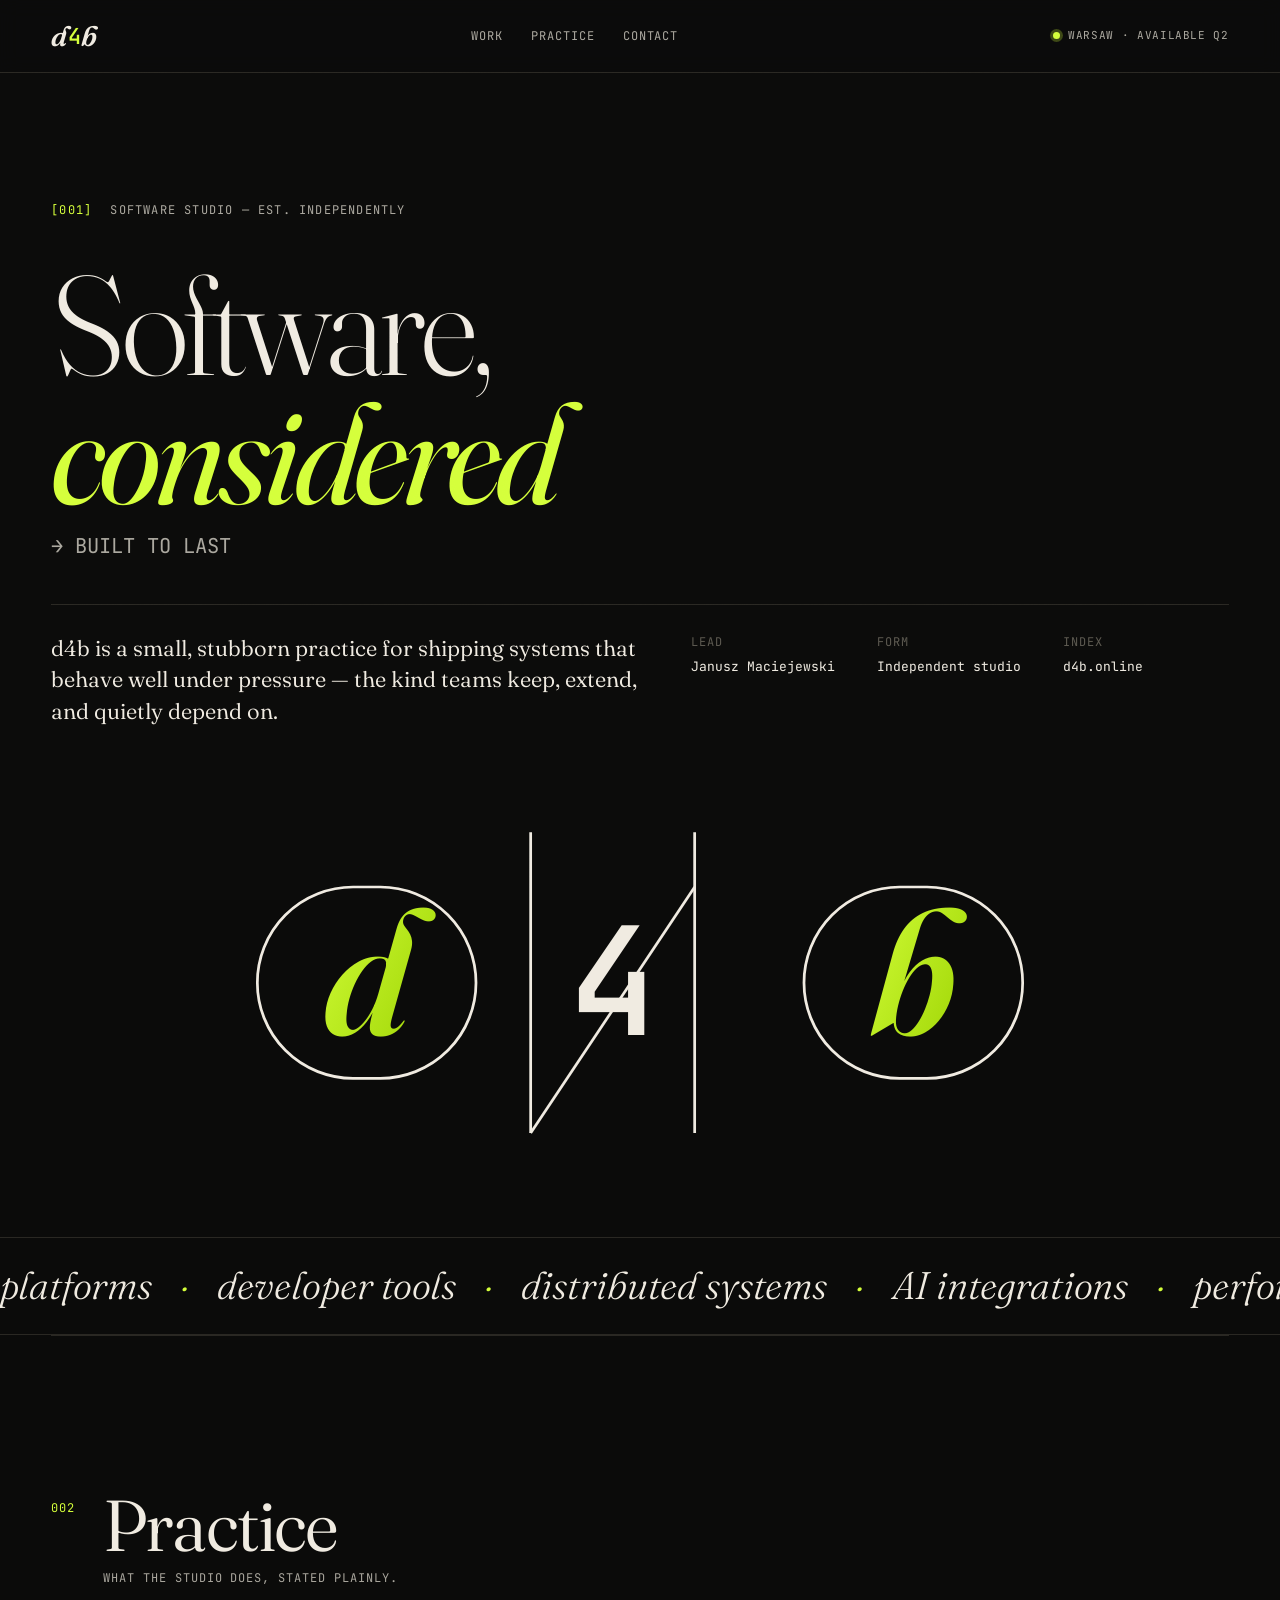
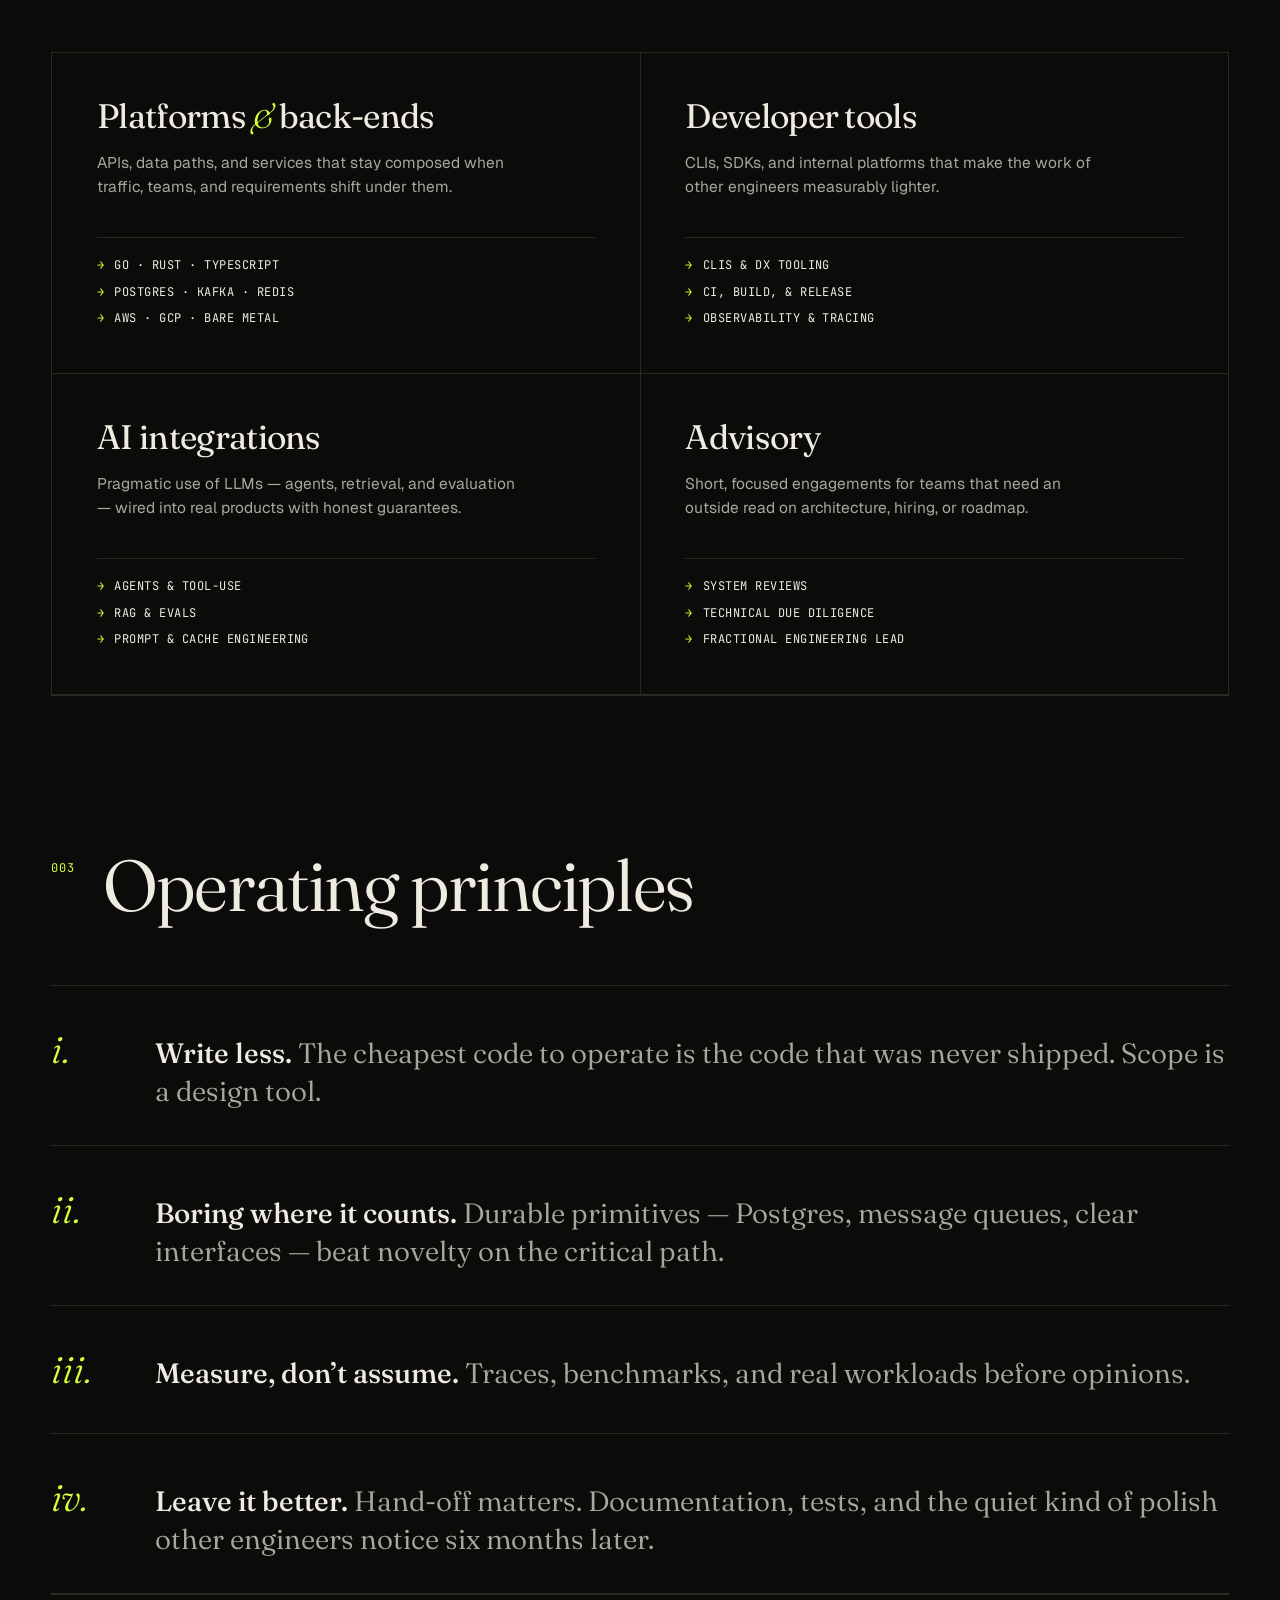
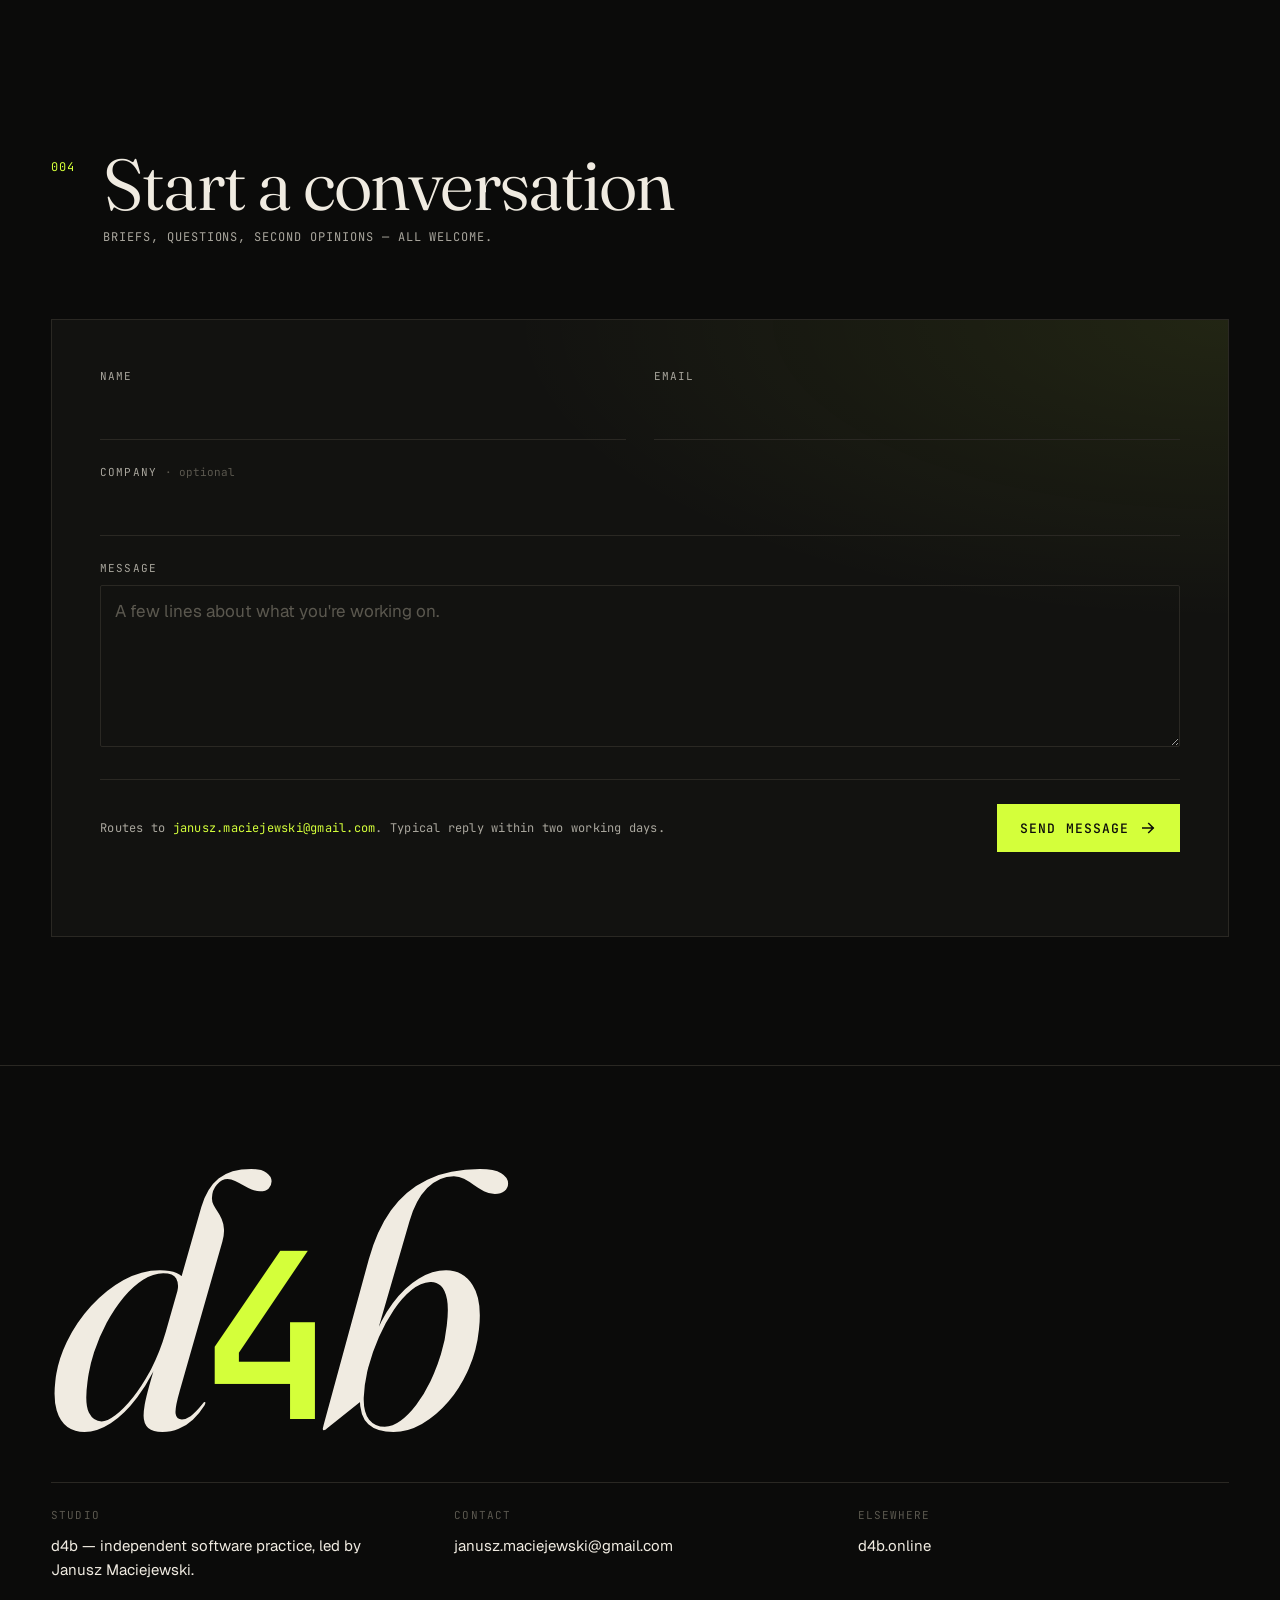
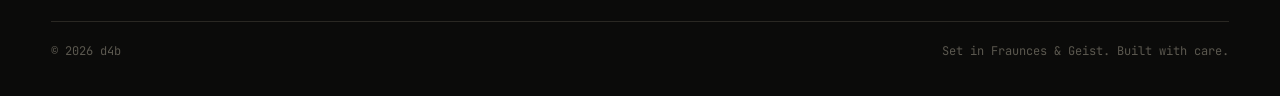
==== index.html @ 73255165 "Initial commit: d4b landing page" ====
<!doctype html>
<html lang="en">
<head>
<meta charset="utf-8" />
<meta name="viewport" content="width=device-width, initial-scale=1" />
<title>d4b — software, considered</title>
<meta name="description" content="d4b builds considered software. Platforms, tools, and integrations engineered by Janusz Maciejewski." />
<link rel="preconnect" href="https://fonts.googleapis.com" />
<link rel="preconnect" href="https://fonts.gstatic.com" crossorigin />
<link href="https://fonts.googleapis.com/css2?family=Fraunces:ital,opsz,wght@0,9..144,300..900;1,9..144,300..900&family=Geist:wght@300..700&family=JetBrains+Mono:wght@400;500&display=swap" rel="stylesheet" />
<link rel="stylesheet" href="styles.css" />
<link rel="icon" href="data:image/svg+xml,%3Csvg xmlns='http://www.w3.org/2000/svg' viewBox='0 0 64 64'%3E%3Crect width='64' height='64' rx='12' fill='%230b0b0a'/%3E%3Ctext x='32' y='44' text-anchor='middle' font-family='Georgia,serif' font-style='italic' font-weight='700' font-size='36' fill='%23d4ff3a'%3Ed4b%3C/text%3E%3C/svg%3E" />
</head>
<body>
  <div class="grain" aria-hidden="true"></div>

  <header class="nav">
    <a href="#top" class="mark" aria-label="d4b home">
      <span class="mark__d">d</span><span class="mark__n">4</span><span class="mark__b">b</span>
    </a>
    <nav class="nav__links">
      <a href="#work">Work</a>
      <a href="#practice">Practice</a>
      <a href="#contact">Contact</a>
    </nav>
    <span class="nav__meta">
      <span class="dot"></span> Warsaw · Available Q2
    </span>
  </header>

  <main id="top">

    <section class="hero">
      <div class="hero__grid">
        <p class="eyebrow"><span>[001]</span> Software Studio — est. independently</p>
        <h1 class="hero__title">
          <span class="line">Software,</span>
          <span class="line"><em>considered</em></span>
          <span class="line line--mono">→ built to last</span>
        </h1>
        <div class="hero__meta">
          <p class="hero__lede">
            d4b is a small, stubborn practice for shipping systems that behave
            well under pressure — the kind teams keep, extend, and quietly
            depend on.
          </p>
          <dl class="hero__facts">
            <div><dt>Lead</dt><dd>Janusz Maciejewski</dd></div>
            <div><dt>Form</dt><dd>Independent studio</dd></div>
            <div><dt>Index</dt><dd>d4b.online</dd></div>
          </dl>
        </div>
      </div>
      <div class="hero__glyph" aria-hidden="true">
        <svg viewBox="0 0 600 260" preserveAspectRatio="xMidYMid meet">
          <defs>
            <linearGradient id="gg" x1="0" x2="1" y1="0" y2="1">
              <stop offset="0" stop-color="#d4ff3a"/>
              <stop offset="1" stop-color="#9ad100"/>
            </linearGradient>
          </defs>
          <g fill="none" stroke="currentColor" stroke-width="2">
            <rect x="20" y="60" width="160" height="140" rx="70" />
            <rect x="420" y="60" width="160" height="140" rx="70" />
            <line x1="220" y1="20" x2="220" y2="240" />
            <line x1="340" y1="20" x2="340" y2="240" />
            <line x1="220" y1="240" x2="340" y2="60" />
          </g>
          <text x="100" y="168" font-family="Fraunces, serif" font-style="italic" font-weight="600" font-size="128" fill="url(#gg)" text-anchor="middle">d</text>
          <text x="280" y="168" font-family="JetBrains Mono, monospace" font-weight="500" font-size="110" fill="currentColor" text-anchor="middle">4</text>
          <text x="500" y="168" font-family="Fraunces, serif" font-style="italic" font-weight="600" font-size="128" fill="url(#gg)" text-anchor="middle">b</text>
        </svg>
      </div>
      <div class="ticker" aria-hidden="true">
        <div class="ticker__track">
          <span>platforms</span><span>·</span>
          <span>developer tools</span><span>·</span>
          <span>distributed systems</span><span>·</span>
          <span>AI integrations</span><span>·</span>
          <span>performance</span><span>·</span>
          <span>architecture</span><span>·</span>
          <span>platforms</span><span>·</span>
          <span>developer tools</span><span>·</span>
          <span>distributed systems</span><span>·</span>
          <span>AI integrations</span><span>·</span>
          <span>performance</span><span>·</span>
          <span>architecture</span><span>·</span>
        </div>
      </div>
    </section>

    <section class="practice" id="practice">
      <header class="section__head">
        <span class="section__num">002</span>
        <h2 class="section__title">Practice</h2>
        <p class="section__kicker">What the studio does, stated plainly.</p>
      </header>

      <div class="practice__grid">
        <article class="card">
          <h3>Platforms <span>&amp;</span> back-ends</h3>
          <p>APIs, data paths, and services that stay composed when traffic, teams, and requirements shift under them.</p>
          <ul>
            <li>Go · Rust · TypeScript</li>
            <li>Postgres · Kafka · Redis</li>
            <li>AWS · GCP · bare metal</li>
          </ul>
        </article>
        <article class="card">
          <h3>Developer tools</h3>
          <p>CLIs, SDKs, and internal platforms that make the work of other engineers measurably lighter.</p>
          <ul>
            <li>CLIs &amp; DX tooling</li>
            <li>CI, build, &amp; release</li>
            <li>Observability &amp; tracing</li>
          </ul>
        </article>
        <article class="card">
          <h3>AI integrations</h3>
          <p>Pragmatic use of LLMs — agents, retrieval, and evaluation — wired into real products with honest guarantees.</p>
          <ul>
            <li>Agents &amp; tool-use</li>
            <li>RAG &amp; evals</li>
            <li>Prompt &amp; cache engineering</li>
          </ul>
        </article>
        <article class="card">
          <h3>Advisory</h3>
          <p>Short, focused engagements for teams that need an outside read on architecture, hiring, or roadmap.</p>
          <ul>
            <li>System reviews</li>
            <li>Technical due diligence</li>
            <li>Fractional engineering lead</li>
          </ul>
        </article>
      </div>
    </section>

    <section class="work" id="work">
      <header class="section__head">
        <span class="section__num">003</span>
        <h2 class="section__title">Operating principles</h2>
      </header>
      <ol class="principles">
        <li>
          <span class="principles__idx">i.</span>
          <p><strong>Write less.</strong> The cheapest code to operate is the code that was never shipped. Scope is a design tool.</p>
        </li>
        <li>
          <span class="principles__idx">ii.</span>
          <p><strong>Boring where it counts.</strong> Durable primitives — Postgres, message queues, clear interfaces — beat novelty on the critical path.</p>
        </li>
        <li>
          <span class="principles__idx">iii.</span>
          <p><strong>Measure, don&rsquo;t assume.</strong> Traces, benchmarks, and real workloads before opinions.</p>
        </li>
        <li>
          <span class="principles__idx">iv.</span>
          <p><strong>Leave it better.</strong> Hand-off matters. Documentation, tests, and the quiet kind of polish other engineers notice six months later.</p>
        </li>
      </ol>
    </section>

    <section class="contact" id="contact">
      <header class="section__head">
        <span class="section__num">004</span>
        <h2 class="section__title">Start a conversation</h2>
        <p class="section__kicker">Briefs, questions, second opinions — all welcome.</p>
      </header>

      <form class="form" id="contact-form" novalidate>
        <div class="field">
          <label for="name">Name</label>
          <input id="name" name="name" type="text" autocomplete="name" required />
        </div>
        <div class="field">
          <label for="email">Email</label>
          <input id="email" name="email" type="email" autocomplete="email" required />
        </div>
        <div class="field field--full">
          <label for="company">Company <span class="opt">· optional</span></label>
          <input id="company" name="company" type="text" autocomplete="organization" />
        </div>
        <div class="field field--full">
          <label for="message">Message</label>
          <textarea id="message" name="message" rows="6" required placeholder="A few lines about what you're working on."></textarea>
        </div>
        <div class="form__foot">
          <p class="form__note">Routes to <a href="mailto:janusz.maciejewski@gmail.com">janusz.maciejewski@gmail.com</a>. Typical reply within two working days.</p>
          <button type="submit" class="btn">
            <span>Send message</span>
            <svg viewBox="0 0 24 24" width="18" height="18" aria-hidden="true"><path fill="none" stroke="currentColor" stroke-width="2" stroke-linecap="square" d="M5 12h14M13 6l6 6-6 6"/></svg>
          </button>
        </div>
        <p class="form__status" id="form-status" role="status" aria-live="polite"></p>
      </form>
    </section>
  </main>

  <footer class="foot">
    <div class="foot__mark">
      <span class="mark__d">d</span><span class="mark__n">4</span><span class="mark__b">b</span>
    </div>
    <div class="foot__cols">
      <div>
        <span class="foot__label">Studio</span>
        <p>d4b — independent software practice, led by Janusz Maciejewski.</p>
      </div>
      <div>
        <span class="foot__label">Contact</span>
        <a href="mailto:janusz.maciejewski@gmail.com">janusz.maciejewski@gmail.com</a>
      </div>
      <div>
        <span class="foot__label">Elsewhere</span>
        <a href="https://d4b.online">d4b.online</a>
      </div>
    </div>
    <div class="foot__rule"></div>
    <div class="foot__meta">
      <span>© <span id="year"></span> d4b</span>
      <span class="foot__colophon">Set in Fraunces &amp; Geist. Built with care.</span>
    </div>
  </footer>

  <script src="script.js"></script>
</body>
</html>
---- styles.css ----
:root {
  --bg: #0b0b0a;
  --bg-2: #121210;
  --ink: #f0ebe1;
  --ink-dim: #a9a69d;
  --ink-faint: #5b584f;
  --rule: #2a2823;
  --accent: #d4ff3a;
  --accent-2: #9ad100;
  --maxw: 1440px;
  --pad: clamp(20px, 4vw, 56px);
  --serif: "Fraunces", "Iowan Old Style", Georgia, serif;
  --sans: "Geist", ui-sans-serif, -apple-system, system-ui, sans-serif;
  --mono: "JetBrains Mono", ui-monospace, Menlo, monospace;
}

* { box-sizing: border-box; }
html, body { margin: 0; padding: 0; }
html { scroll-behavior: smooth; }
body {
  background: var(--bg);
  color: var(--ink);
  font-family: var(--sans);
  font-size: 16px;
  line-height: 1.55;
  -webkit-font-smoothing: antialiased;
  text-rendering: optimizeLegibility;
  overflow-x: hidden;
}
a { color: inherit; text-decoration: none; }
a:hover { color: var(--accent); }
::selection { background: var(--accent); color: var(--bg); }

/* film grain */
.grain {
  position: fixed; inset: 0; pointer-events: none; z-index: 100;
  opacity: .06; mix-blend-mode: overlay;
  background-image: url("data:image/svg+xml;utf8,<svg xmlns='http://www.w3.org/2000/svg' width='220' height='220'><filter id='n'><feTurbulence type='fractalNoise' baseFrequency='0.9' numOctaves='2' stitchTiles='stitch'/><feColorMatrix values='0 0 0 0 1  0 0 0 0 1  0 0 0 0 1  0 0 0 1 0'/></filter><rect width='100%' height='100%' filter='url(%23n)'/></svg>");
}

/* -------- NAV -------- */
.nav {
  position: sticky; top: 0; z-index: 50;
  display: grid;
  grid-template-columns: auto 1fr auto;
  align-items: center;
  gap: 32px;
  padding: 22px var(--pad);
  background: color-mix(in oklab, var(--bg) 80%, transparent);
  backdrop-filter: blur(10px);
  border-bottom: 1px solid var(--rule);
}
.mark {
  font-family: var(--serif);
  font-weight: 600;
  font-size: 28px;
  letter-spacing: -0.02em;
  display: inline-flex;
  align-items: baseline;
  line-height: 1;
}
.mark__d, .mark__b { font-style: italic; color: var(--ink); }
.mark__n { font-family: var(--mono); font-style: normal; font-weight: 500; color: var(--accent); font-size: 22px; margin: 0 1px; transform: translateY(-2px); display: inline-block; }
.nav__links {
  justify-self: center;
  display: flex; gap: 28px;
  font-family: var(--mono);
  font-size: 12px;
  text-transform: uppercase;
  letter-spacing: 0.08em;
}
.nav__links a { position: relative; padding: 4px 0; color: var(--ink-dim); transition: color .2s; }
.nav__links a:hover { color: var(--ink); }
.nav__links a::after {
  content: ""; position: absolute; left: 0; right: 0; bottom: -2px; height: 1px;
  background: var(--accent); transform: scaleX(0); transform-origin: left; transition: transform .3s ease;
}
.nav__links a:hover::after { transform: scaleX(1); }
.nav__meta {
  font-family: var(--mono); font-size: 11px; letter-spacing: 0.06em; text-transform: uppercase;
  color: var(--ink-dim); display: inline-flex; align-items: center; gap: 8px;
}
.dot { width: 7px; height: 7px; border-radius: 50%; background: var(--accent); box-shadow: 0 0 0 3px color-mix(in oklab, var(--accent) 25%, transparent); animation: pulse 2.4s infinite; }
@keyframes pulse { 50% { opacity: .45; } }

@media (max-width: 720px) {
  .nav { grid-template-columns: auto auto; gap: 16px; }
  .nav__meta { display: none; }
  .nav__links { justify-self: end; gap: 18px; }
}

/* -------- HERO -------- */
.hero {
  position: relative;
  padding: clamp(60px, 10vw, 140px) var(--pad) 0;
  max-width: var(--maxw);
  margin: 0 auto;
}
.hero__grid {
  display: grid;
  grid-template-columns: 1fr;
  gap: 40px;
}
.eyebrow {
  font-family: var(--mono);
  font-size: 12px;
  letter-spacing: 0.1em;
  text-transform: uppercase;
  color: var(--ink-dim);
  margin: 0;
}
.eyebrow span { color: var(--accent); margin-right: 10px; }

.hero__title {
  font-family: var(--serif);
  font-weight: 300;
  font-size: clamp(58px, 11vw, 172px);
  line-height: 0.92;
  letter-spacing: -0.035em;
  margin: 0;
  font-variation-settings: "opsz" 144;
}
.hero__title .line { display: block; opacity: 0; transform: translateY(30px); animation: rise .9s cubic-bezier(.2,.7,.2,1) forwards; }
.hero__title .line:nth-child(1) { animation-delay: .05s; }
.hero__title .line:nth-child(2) { animation-delay: .18s; color: var(--accent); }
.hero__title .line:nth-child(3) { animation-delay: .32s; }
.hero__title em { font-style: italic; font-weight: 400; }
.line--mono {
  font-family: var(--mono);
  font-weight: 400;
  font-size: clamp(14px, 1.6vw, 22px);
  letter-spacing: 0;
  text-transform: uppercase;
  color: var(--ink-dim) !important;
  padding-top: 18px;
}

@keyframes rise {
  to { opacity: 1; transform: translateY(0); }
}

.hero__meta {
  display: grid;
  grid-template-columns: 1.1fr 1fr;
  gap: 48px;
  padding-top: 8px;
  border-top: 1px solid var(--rule);
  padding-top: 28px;
  margin-top: 8px;
}
.hero__lede {
  font-family: var(--serif);
  font-size: clamp(18px, 1.8vw, 22px);
  font-weight: 350;
  line-height: 1.45;
  color: var(--ink);
  max-width: 48ch;
  margin: 0;
}
.hero__facts { display: grid; grid-template-columns: repeat(3, 1fr); gap: 20px; margin: 0; font-family: var(--mono); font-size: 12px; }
.hero__facts dt { color: var(--ink-faint); text-transform: uppercase; letter-spacing: 0.08em; margin-bottom: 6px; }
.hero__facts dd { margin: 0; color: var(--ink); font-size: 13px; }

@media (max-width: 880px) {
  .hero__meta { grid-template-columns: 1fr; gap: 28px; }
  .hero__facts { grid-template-columns: repeat(3, 1fr); }
}
@media (max-width: 520px) {
  .hero__facts { grid-template-columns: 1fr; }
}

.hero__glyph {
  margin-top: clamp(40px, 6vw, 80px);
  color: var(--ink);
  opacity: .9;
}
.hero__glyph svg { width: 100%; max-width: 820px; height: auto; display: block; margin: 0 auto; }

/* ticker */
.ticker {
  margin-top: clamp(40px, 6vw, 80px);
  border-top: 1px solid var(--rule);
  border-bottom: 1px solid var(--rule);
  overflow: hidden;
  margin-left: calc(var(--pad) * -1);
  margin-right: calc(var(--pad) * -1);
}
.ticker__track {
  display: flex; gap: 28px;
  padding: 18px 0;
  white-space: nowrap;
  font-family: var(--serif);
  font-style: italic;
  font-weight: 300;
  font-size: clamp(22px, 3vw, 40px);
  animation: tick 40s linear infinite;
  color: var(--ink);
}
.ticker__track span:nth-child(even) { color: var(--accent); }
@keyframes tick {
  from { transform: translateX(0); }
  to { transform: translateX(-50%); }
}

/* -------- SECTIONS -------- */
.section__head {
  display: grid;
  grid-template-columns: auto 1fr;
  column-gap: 28px;
  row-gap: 8px;
  padding: clamp(80px, 12vw, 180px) 0 40px;
  border-top: 1px solid var(--rule);
}
.section__num {
  font-family: var(--mono);
  font-size: 12px;
  color: var(--accent);
  letter-spacing: 0.08em;
  padding-top: 10px;
}
.section__title {
  font-family: var(--serif);
  font-weight: 350;
  font-size: clamp(36px, 6vw, 72px);
  letter-spacing: -0.025em;
  line-height: 1;
  margin: 0;
  grid-column: 2;
}
.section__kicker {
  grid-column: 2;
  font-family: var(--mono);
  font-size: 12px;
  text-transform: uppercase;
  letter-spacing: 0.08em;
  color: var(--ink-dim);
  margin: 0;
}

.practice {
  padding: 0 var(--pad);
  max-width: var(--maxw);
  margin: 0 auto;
}
.practice__grid {
  display: grid;
  grid-template-columns: repeat(2, 1fr);
  gap: 1px;
  background: var(--rule);
  border: 1px solid var(--rule);
  margin-top: 24px;
}
.card {
  background: var(--bg);
  padding: clamp(28px, 3.5vw, 48px);
  display: flex; flex-direction: column; gap: 16px;
  min-height: 320px;
  position: relative;
  transition: background .4s ease;
}
.card:hover { background: var(--bg-2); }
.card h3 {
  font-family: var(--serif);
  font-weight: 400;
  font-size: clamp(26px, 2.8vw, 34px);
  letter-spacing: -0.02em;
  margin: 0;
  line-height: 1.1;
}
.card h3 span { color: var(--accent); font-style: italic; font-weight: 300; }
.card p {
  color: var(--ink-dim);
  max-width: 42ch;
  margin: 0;
  font-size: 15.5px;
}
.card ul {
  list-style: none; padding: 0; margin: auto 0 0;
  font-family: var(--mono); font-size: 12px; letter-spacing: 0.04em; text-transform: uppercase;
  color: var(--ink);
  border-top: 1px solid var(--rule);
  padding-top: 18px;
  display: grid; gap: 8px;
}
.card ul li::before {
  content: "→"; color: var(--accent); margin-right: 10px;
}
@media (max-width: 760px) {
  .practice__grid { grid-template-columns: 1fr; }
}

/* work / principles */
.work { padding: 0 var(--pad); max-width: var(--maxw); margin: 0 auto; }
.principles {
  list-style: none; padding: 0; margin: 24px 0 0;
  display: grid; gap: 0;
  border-top: 1px solid var(--rule);
}
.principles li {
  display: grid;
  grid-template-columns: 80px 1fr;
  gap: 24px;
  padding: clamp(22px, 3vw, 34px) 0;
  border-bottom: 1px solid var(--rule);
  align-items: baseline;
}
.principles__idx {
  font-family: var(--serif);
  font-style: italic;
  font-size: clamp(28px, 3vw, 40px);
  color: var(--accent);
  font-weight: 300;
}
.principles p {
  margin: 0;
  font-family: var(--serif);
  font-weight: 350;
  font-size: clamp(20px, 2.2vw, 28px);
  line-height: 1.35;
  max-width: 68ch;
  color: var(--ink-dim);
}
.principles strong { color: var(--ink); font-weight: 500; }

/* -------- CONTACT -------- */
.contact {
  padding: 0 var(--pad) clamp(80px, 10vw, 160px);
  max-width: var(--maxw);
  margin: 0 auto;
}
.form {
  margin-top: 32px;
  display: grid;
  grid-template-columns: 1fr 1fr;
  gap: 24px 28px;
  padding: clamp(28px, 4vw, 48px);
  border: 1px solid var(--rule);
  background:
    radial-gradient(1200px 500px at 100% 0%, color-mix(in oklab, var(--accent) 8%, transparent), transparent 60%),
    var(--bg-2);
}
.field { display: flex; flex-direction: column; gap: 8px; }
.field--full { grid-column: 1 / -1; }
label {
  font-family: var(--mono);
  font-size: 11px;
  text-transform: uppercase;
  letter-spacing: 0.1em;
  color: var(--ink-dim);
}
label .opt { color: var(--ink-faint); text-transform: none; letter-spacing: 0; font-size: 11px; }
input, textarea {
  appearance: none;
  background: transparent;
  border: none;
  border-bottom: 1px solid var(--rule);
  color: var(--ink);
  font-family: var(--sans);
  font-size: 17px;
  padding: 10px 2px 14px;
  transition: border-color .2s ease;
  resize: vertical;
}
input::placeholder, textarea::placeholder { color: var(--ink-faint); }
input:focus, textarea:focus {
  outline: none;
  border-bottom-color: var(--accent);
}
textarea { border: 1px solid var(--rule); padding: 14px; border-radius: 2px; font-family: var(--sans); }
textarea:focus { border-color: var(--accent); }

.form__foot {
  grid-column: 1 / -1;
  display: flex; align-items: center; justify-content: space-between;
  gap: 24px; flex-wrap: wrap;
  margin-top: 8px;
  padding-top: 24px;
  border-top: 1px solid var(--rule);
}
.form__note {
  font-family: var(--mono);
  font-size: 12px;
  color: var(--ink-dim);
  margin: 0;
  letter-spacing: 0.02em;
}
.form__note a { color: var(--accent); }

.btn {
  appearance: none;
  border: 1px solid var(--accent);
  background: var(--accent);
  color: var(--bg);
  font-family: var(--mono);
  font-size: 13px;
  font-weight: 500;
  letter-spacing: 0.08em;
  text-transform: uppercase;
  padding: 14px 22px;
  display: inline-flex; align-items: center; gap: 10px;
  cursor: pointer;
  transition: transform .2s ease, background .2s ease, color .2s ease;
}
.btn:hover { background: var(--bg); color: var(--accent); transform: translateY(-1px); }
.btn svg { transition: transform .2s ease; }
.btn:hover svg { transform: translateX(3px); }

.form__status {
  grid-column: 1 / -1;
  font-family: var(--mono); font-size: 12px; color: var(--accent);
  min-height: 1em; margin: 0;
}

@media (max-width: 680px) {
  .form { grid-template-columns: 1fr; }
}

/* -------- FOOTER -------- */
.foot {
  border-top: 1px solid var(--rule);
  padding: clamp(60px, 7vw, 100px) var(--pad) 36px;
  max-width: var(--maxw);
  margin: 0 auto;
}
.foot__mark {
  font-family: var(--serif);
  font-size: clamp(140px, 28vw, 360px);
  line-height: 0.8;
  letter-spacing: -0.05em;
  color: var(--ink);
  margin-bottom: 40px;
  user-select: none;
}
.foot__mark .mark__n { font-size: clamp(90px, 18vw, 240px); color: var(--accent); transform: translateY(-10px); }
.foot__cols {
  display: grid; grid-template-columns: repeat(3, 1fr);
  gap: 32px;
  padding-top: 24px;
  border-top: 1px solid var(--rule);
}
.foot__label {
  display: block;
  font-family: var(--mono);
  font-size: 11px;
  text-transform: uppercase;
  letter-spacing: 0.1em;
  color: var(--ink-faint);
  margin-bottom: 10px;
}
.foot__cols p, .foot__cols a { font-size: 15px; color: var(--ink); max-width: 36ch; margin: 0; }
.foot__rule { height: 1px; background: var(--rule); margin: 40px 0 20px; }
.foot__meta {
  display: flex; justify-content: space-between; gap: 20px;
  font-family: var(--mono); font-size: 12px; color: var(--ink-faint);
  flex-wrap: wrap;
}
@media (max-width: 680px) {
  .foot__cols { grid-template-columns: 1fr; gap: 24px; }
}

/* reveal on scroll */
.reveal { opacity: 0; transform: translateY(24px); transition: opacity .9s ease, transform .9s ease; }
.reveal.in { opacity: 1; transform: none; }

@media (prefers-reduced-motion: reduce) {
  *, *::before, *::after { animation-duration: .01ms !important; animation-delay: 0 !important; transition-duration: .01ms !important; }
  .ticker__track { animation: none; }
}
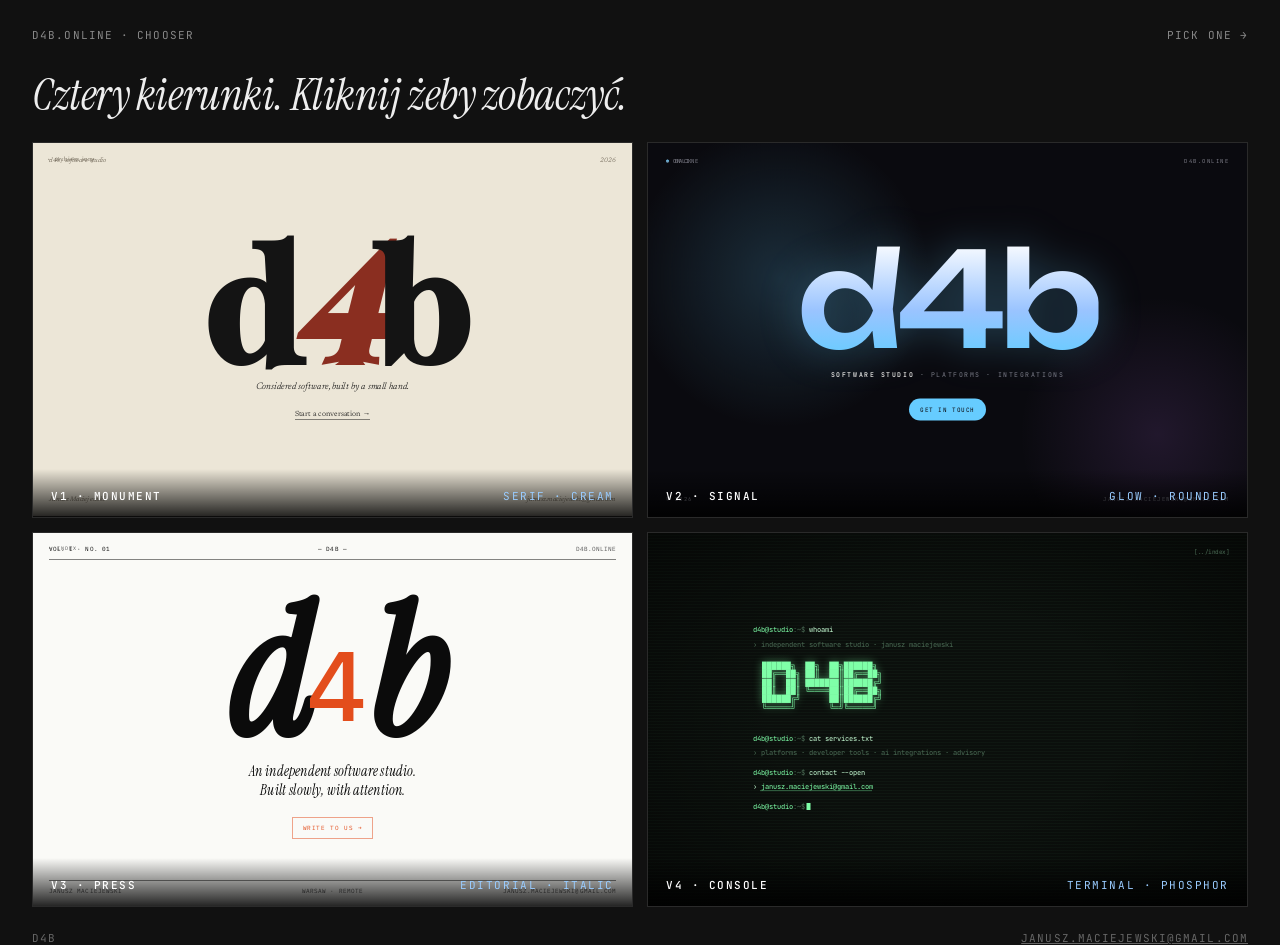
==== commit 990d61be: "Add 4 single-screen variants + chooser" ====
--- a/index.html
+++ b/index.html
@@ -1,227 +1,59 @@
 <!doctype html>
 <html lang="en">
 <head>
-<meta charset="utf-8" />
-<meta name="viewport" content="width=device-width, initial-scale=1" />
-<title>d4b — software, considered</title>
-<meta name="description" content="d4b builds considered software. Platforms, tools, and integrations engineered by Janusz Maciejewski." />
-<link rel="preconnect" href="https://fonts.googleapis.com" />
-<link rel="preconnect" href="https://fonts.gstatic.com" crossorigin />
-<link href="https://fonts.googleapis.com/css2?family=Fraunces:ital,opsz,wght@0,9..144,300..900;1,9..144,300..900&family=Geist:wght@300..700&family=JetBrains+Mono:wght@400;500&display=swap" rel="stylesheet" />
-<link rel="stylesheet" href="styles.css" />
-<link rel="icon" href="data:image/svg+xml,%3Csvg xmlns='http://www.w3.org/2000/svg' viewBox='0 0 64 64'%3E%3Crect width='64' height='64' rx='12' fill='%230b0b0a'/%3E%3Ctext x='32' y='44' text-anchor='middle' font-family='Georgia,serif' font-style='italic' font-weight='700' font-size='36' fill='%23d4ff3a'%3Ed4b%3C/text%3E%3C/svg%3E" />
+<meta charset="utf-8"/>
+<meta name="viewport" content="width=device-width,initial-scale=1"/>
+<title>d4b — pick a variant</title>
+<link rel="preconnect" href="https://fonts.googleapis.com"/>
+<link rel="preconnect" href="https://fonts.gstatic.com" crossorigin/>
+<link href="https://fonts.googleapis.com/css2?family=Instrument+Serif:ital@0;1&family=JetBrains+Mono:wght@400;500&display=swap" rel="stylesheet"/>
+<style>
+  *{box-sizing:border-box;margin:0;padding:0}
+  html,body{height:100%}
+  body{background:#111;color:#eee;font-family:"JetBrains Mono",monospace;font-size:13px;display:grid;grid-template-rows:auto 1fr auto;min-height:100vh;padding:28px 32px;gap:24px}
+  h1{font-family:"Instrument Serif",serif;font-style:italic;font-weight:400;font-size:clamp(28px,4vw,44px);letter-spacing:-.01em}
+  header{display:flex;justify-content:space-between;align-items:baseline;color:#888;text-transform:uppercase;letter-spacing:.1em;font-size:11px}
+  .grid{display:grid;grid-template-columns:repeat(2,1fr);gap:14px;align-content:start}
+  @media(max-width:720px){.grid{grid-template-columns:1fr}}
+  .tile{position:relative;border:1px solid #2a2a2a;overflow:hidden;aspect-ratio:16/10;display:block;text-decoration:none;color:inherit;transition:border-color .2s,transform .2s}
+  .tile:hover{border-color:#888;transform:translateY(-2px)}
+  .tile iframe{width:200%;height:200%;border:0;transform:scale(.5);transform-origin:top left;pointer-events:none}
+  .meta{position:absolute;inset:auto 0 0 0;background:linear-gradient(0deg,rgba(0,0,0,.85),transparent);padding:20px 18px 14px;display:flex;justify-content:space-between;align-items:end;color:#fff;font-size:11px;text-transform:uppercase;letter-spacing:.14em}
+  .meta b{font-weight:500}
+  .meta span{color:#9cf}
+  footer{color:#666;font-size:11px;text-transform:uppercase;letter-spacing:.1em;display:flex;justify-content:space-between}
+  footer a{color:inherit}
+</style>
 </head>
 <body>
-  <div class="grain" aria-hidden="true"></div>
-
-  <header class="nav">
-    <a href="#top" class="mark" aria-label="d4b home">
-      <span class="mark__d">d</span><span class="mark__n">4</span><span class="mark__b">b</span>
-    </a>
-    <nav class="nav__links">
-      <a href="#work">Work</a>
-      <a href="#practice">Practice</a>
-      <a href="#contact">Contact</a>
-    </nav>
-    <span class="nav__meta">
-      <span class="dot"></span> Warsaw · Available Q2
-    </span>
+  <header>
+    <span>d4b.online · chooser</span>
+    <span>pick one →</span>
   </header>
-
-  <main id="top">
-
-    <section class="hero">
-      <div class="hero__grid">
-        <p class="eyebrow"><span>[001]</span> Software Studio — est. independently</p>
-        <h1 class="hero__title">
-          <span class="line">Software,</span>
-          <span class="line"><em>considered</em></span>
-          <span class="line line--mono">→ built to last</span>
-        </h1>
-        <div class="hero__meta">
-          <p class="hero__lede">
-            d4b is a small, stubborn practice for shipping systems that behave
-            well under pressure — the kind teams keep, extend, and quietly
-            depend on.
-          </p>
-          <dl class="hero__facts">
-            <div><dt>Lead</dt><dd>Janusz Maciejewski</dd></div>
-            <div><dt>Form</dt><dd>Independent studio</dd></div>
-            <div><dt>Index</dt><dd>d4b.online</dd></div>
-          </dl>
-        </div>
-      </div>
-      <div class="hero__glyph" aria-hidden="true">
-        <svg viewBox="0 0 600 260" preserveAspectRatio="xMidYMid meet">
-          <defs>
-            <linearGradient id="gg" x1="0" x2="1" y1="0" y2="1">
-              <stop offset="0" stop-color="#d4ff3a"/>
-              <stop offset="1" stop-color="#9ad100"/>
-            </linearGradient>
-          </defs>
-          <g fill="none" stroke="currentColor" stroke-width="2">
-            <rect x="20" y="60" width="160" height="140" rx="70" />
-            <rect x="420" y="60" width="160" height="140" rx="70" />
-            <line x1="220" y1="20" x2="220" y2="240" />
-            <line x1="340" y1="20" x2="340" y2="240" />
-            <line x1="220" y1="240" x2="340" y2="60" />
-          </g>
-          <text x="100" y="168" font-family="Fraunces, serif" font-style="italic" font-weight="600" font-size="128" fill="url(#gg)" text-anchor="middle">d</text>
-          <text x="280" y="168" font-family="JetBrains Mono, monospace" font-weight="500" font-size="110" fill="currentColor" text-anchor="middle">4</text>
-          <text x="500" y="168" font-family="Fraunces, serif" font-style="italic" font-weight="600" font-size="128" fill="url(#gg)" text-anchor="middle">b</text>
-        </svg>
-      </div>
-      <div class="ticker" aria-hidden="true">
-        <div class="ticker__track">
-          <span>platforms</span><span>·</span>
-          <span>developer tools</span><span>·</span>
-          <span>distributed systems</span><span>·</span>
-          <span>AI integrations</span><span>·</span>
-          <span>performance</span><span>·</span>
-          <span>architecture</span><span>·</span>
-          <span>platforms</span><span>·</span>
-          <span>developer tools</span><span>·</span>
-          <span>distributed systems</span><span>·</span>
-          <span>AI integrations</span><span>·</span>
-          <span>performance</span><span>·</span>
-          <span>architecture</span><span>·</span>
-        </div>
-      </div>
-    </section>
-
-    <section class="practice" id="practice">
-      <header class="section__head">
-        <span class="section__num">002</span>
-        <h2 class="section__title">Practice</h2>
-        <p class="section__kicker">What the studio does, stated plainly.</p>
-      </header>
-
-      <div class="practice__grid">
-        <article class="card">
-          <h3>Platforms <span>&amp;</span> back-ends</h3>
-          <p>APIs, data paths, and services that stay composed when traffic, teams, and requirements shift under them.</p>
-          <ul>
-            <li>Go · Rust · TypeScript</li>
-            <li>Postgres · Kafka · Redis</li>
-            <li>AWS · GCP · bare metal</li>
-          </ul>
-        </article>
-        <article class="card">
-          <h3>Developer tools</h3>
-          <p>CLIs, SDKs, and internal platforms that make the work of other engineers measurably lighter.</p>
-          <ul>
-            <li>CLIs &amp; DX tooling</li>
-            <li>CI, build, &amp; release</li>
-            <li>Observability &amp; tracing</li>
-          </ul>
-        </article>
-        <article class="card">
-          <h3>AI integrations</h3>
-          <p>Pragmatic use of LLMs — agents, retrieval, and evaluation — wired into real products with honest guarantees.</p>
-          <ul>
-            <li>Agents &amp; tool-use</li>
-            <li>RAG &amp; evals</li>
-            <li>Prompt &amp; cache engineering</li>
-          </ul>
-        </article>
-        <article class="card">
-          <h3>Advisory</h3>
-          <p>Short, focused engagements for teams that need an outside read on architecture, hiring, or roadmap.</p>
-          <ul>
-            <li>System reviews</li>
-            <li>Technical due diligence</li>
-            <li>Fractional engineering lead</li>
-          </ul>
-        </article>
-      </div>
-    </section>
-
-    <section class="work" id="work">
-      <header class="section__head">
-        <span class="section__num">003</span>
-        <h2 class="section__title">Operating principles</h2>
-      </header>
-      <ol class="principles">
-        <li>
-          <span class="principles__idx">i.</span>
-          <p><strong>Write less.</strong> The cheapest code to operate is the code that was never shipped. Scope is a design tool.</p>
-        </li>
-        <li>
-          <span class="principles__idx">ii.</span>
-          <p><strong>Boring where it counts.</strong> Durable primitives — Postgres, message queues, clear interfaces — beat novelty on the critical path.</p>
-        </li>
-        <li>
-          <span class="principles__idx">iii.</span>
-          <p><strong>Measure, don&rsquo;t assume.</strong> Traces, benchmarks, and real workloads before opinions.</p>
-        </li>
-        <li>
-          <span class="principles__idx">iv.</span>
-          <p><strong>Leave it better.</strong> Hand-off matters. Documentation, tests, and the quiet kind of polish other engineers notice six months later.</p>
-        </li>
-      </ol>
-    </section>
-
-    <section class="contact" id="contact">
-      <header class="section__head">
-        <span class="section__num">004</span>
-        <h2 class="section__title">Start a conversation</h2>
-        <p class="section__kicker">Briefs, questions, second opinions — all welcome.</p>
-      </header>
-
-      <form class="form" id="contact-form" novalidate>
-        <div class="field">
-          <label for="name">Name</label>
-          <input id="name" name="name" type="text" autocomplete="name" required />
-        </div>
-        <div class="field">
-          <label for="email">Email</label>
-          <input id="email" name="email" type="email" autocomplete="email" required />
-        </div>
-        <div class="field field--full">
-          <label for="company">Company <span class="opt">· optional</span></label>
-          <input id="company" name="company" type="text" autocomplete="organization" />
-        </div>
-        <div class="field field--full">
-          <label for="message">Message</label>
-          <textarea id="message" name="message" rows="6" required placeholder="A few lines about what you're working on."></textarea>
-        </div>
-        <div class="form__foot">
-          <p class="form__note">Routes to <a href="mailto:janusz.maciejewski@gmail.com">janusz.maciejewski@gmail.com</a>. Typical reply within two working days.</p>
-          <button type="submit" class="btn">
-            <span>Send message</span>
-            <svg viewBox="0 0 24 24" width="18" height="18" aria-hidden="true"><path fill="none" stroke="currentColor" stroke-width="2" stroke-linecap="square" d="M5 12h14M13 6l6 6-6 6"/></svg>
-          </button>
-        </div>
-        <p class="form__status" id="form-status" role="status" aria-live="polite"></p>
-      </form>
-    </section>
+  <main>
+    <h1 style="margin-bottom:18px">Cztery kierunki. Kliknij żeby zobaczyć.</h1>
+    <div class="grid">
+      <a class="tile" href="/v1/">
+        <iframe src="/v1/" loading="lazy" title="Monument"></iframe>
+        <div class="meta"><b>v1 · Monument</b><span>serif · cream</span></div>
+      </a>
+      <a class="tile" href="/v2/">
+        <iframe src="/v2/" loading="lazy" title="Signal"></iframe>
+        <div class="meta"><b>v2 · Signal</b><span>glow · rounded</span></div>
+      </a>
+      <a class="tile" href="/v3/">
+        <iframe src="/v3/" loading="lazy" title="Press"></iframe>
+        <div class="meta"><b>v3 · Press</b><span>editorial · italic</span></div>
+      </a>
+      <a class="tile" href="/v4/">
+        <iframe src="/v4/" loading="lazy" title="Console"></iframe>
+        <div class="meta"><b>v4 · Console</b><span>terminal · phosphor</span></div>
+      </a>
+    </div>
   </main>
-
-  <footer class="foot">
-    <div class="foot__mark">
-      <span class="mark__d">d</span><span class="mark__n">4</span><span class="mark__b">b</span>
-    </div>
-    <div class="foot__cols">
-      <div>
-        <span class="foot__label">Studio</span>
-        <p>d4b — independent software practice, led by Janusz Maciejewski.</p>
-      </div>
-      <div>
-        <span class="foot__label">Contact</span>
-        <a href="mailto:janusz.maciejewski@gmail.com">janusz.maciejewski@gmail.com</a>
-      </div>
-      <div>
-        <span class="foot__label">Elsewhere</span>
-        <a href="https://d4b.online">d4b.online</a>
-      </div>
-    </div>
-    <div class="foot__rule"></div>
-    <div class="foot__meta">
-      <span>© <span id="year"></span> d4b</span>
-      <span class="foot__colophon">Set in Fraunces &amp; Geist. Built with care.</span>
-    </div>
+  <footer>
+    <span>d4b</span>
+    <a href="mailto:janusz.maciejewski@gmail.com">janusz.maciejewski@gmail.com</a>
   </footer>
-
-  <script src="script.js"></script>
 </body>
 </html>
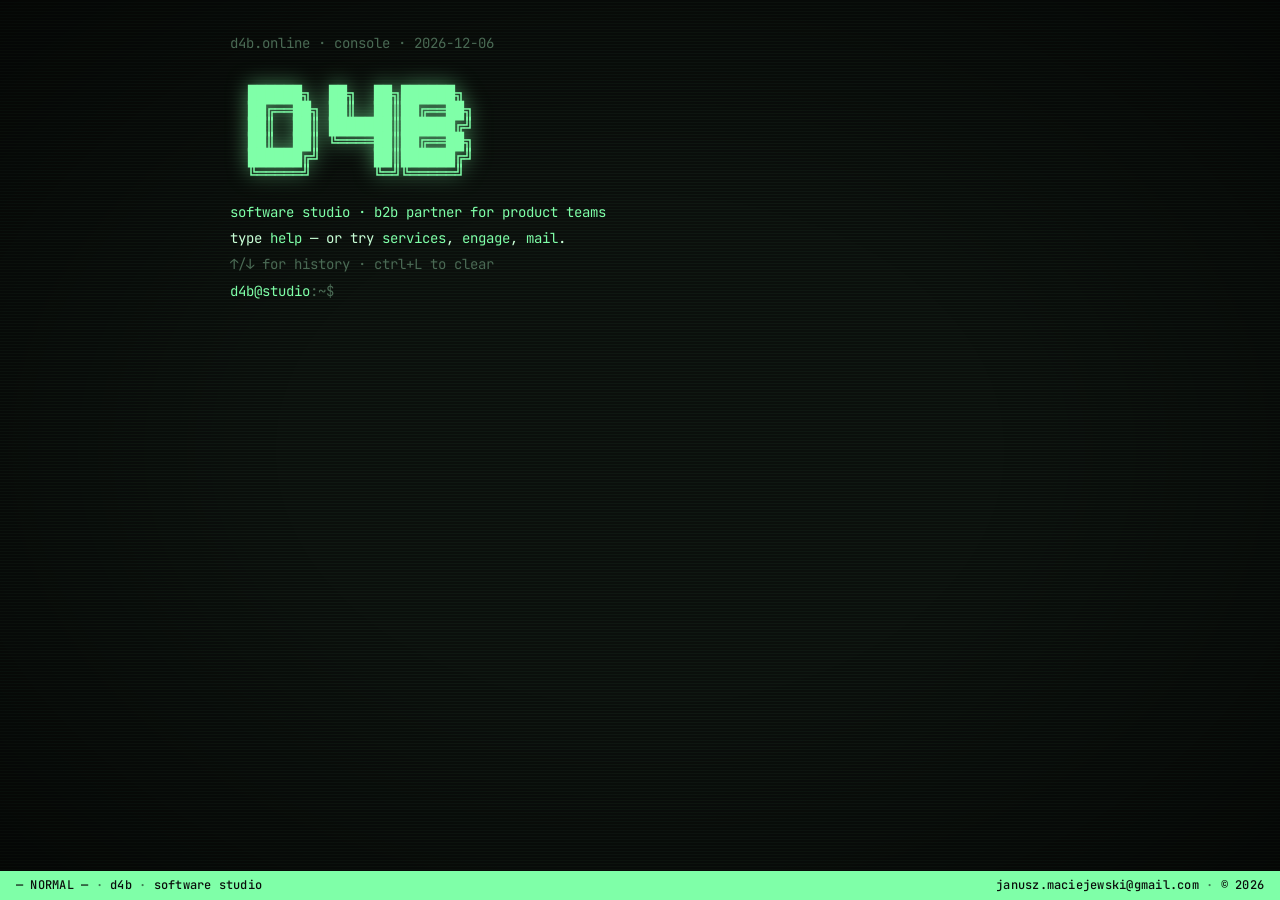
==== commit 2208dd66: "Promote interactive console to root; drop variants" ====
--- a/index.html
+++ b/index.html
@@ -3,57 +3,248 @@
 <head>
 <meta charset="utf-8"/>
 <meta name="viewport" content="width=device-width,initial-scale=1"/>
-<title>d4b — pick a variant</title>
+<title>d4b — console</title>
 <link rel="preconnect" href="https://fonts.googleapis.com"/>
 <link rel="preconnect" href="https://fonts.gstatic.com" crossorigin/>
-<link href="https://fonts.googleapis.com/css2?family=Instrument+Serif:ital@0;1&family=JetBrains+Mono:wght@400;500&display=swap" rel="stylesheet"/>
+<link href="https://fonts.googleapis.com/css2?family=JetBrains+Mono:wght@400;500;700&display=swap" rel="stylesheet"/>
 <style>
+  :root{--bg:#0b0f0c;--ink:#c8ffd6;--dim:#4a6a54;--accent:#7fffa8;--warn:#ffd37f;--err:#ff7f7f}
   *{box-sizing:border-box;margin:0;padding:0}
   html,body{height:100%}
-  body{background:#111;color:#eee;font-family:"JetBrains Mono",monospace;font-size:13px;display:grid;grid-template-rows:auto 1fr auto;min-height:100vh;padding:28px 32px;gap:24px}
-  h1{font-family:"Instrument Serif",serif;font-style:italic;font-weight:400;font-size:clamp(28px,4vw,44px);letter-spacing:-.01em}
-  header{display:flex;justify-content:space-between;align-items:baseline;color:#888;text-transform:uppercase;letter-spacing:.1em;font-size:11px}
-  .grid{display:grid;grid-template-columns:repeat(2,1fr);gap:14px;align-content:start}
-  @media(max-width:720px){.grid{grid-template-columns:1fr}}
-  .tile{position:relative;border:1px solid #2a2a2a;overflow:hidden;aspect-ratio:16/10;display:block;text-decoration:none;color:inherit;transition:border-color .2s,transform .2s}
-  .tile:hover{border-color:#888;transform:translateY(-2px)}
-  .tile iframe{width:200%;height:200%;border:0;transform:scale(.5);transform-origin:top left;pointer-events:none}
-  .meta{position:absolute;inset:auto 0 0 0;background:linear-gradient(0deg,rgba(0,0,0,.85),transparent);padding:20px 18px 14px;display:flex;justify-content:space-between;align-items:end;color:#fff;font-size:11px;text-transform:uppercase;letter-spacing:.14em}
-  .meta b{font-weight:500}
-  .meta span{color:#9cf}
-  footer{color:#666;font-size:11px;text-transform:uppercase;letter-spacing:.1em;display:flex;justify-content:space-between}
-  footer a{color:inherit}
+  body{background:var(--bg);color:var(--ink);font-family:"JetBrains Mono",monospace;font-size:14px;line-height:1.6;position:relative;overflow-x:hidden}
+  body::before{content:"";position:fixed;inset:0;background:repeating-linear-gradient(0deg,rgba(127,255,168,.04) 0,rgba(127,255,168,.04) 1px,transparent 1px,transparent 3px);pointer-events:none;z-index:1}
+  body::after{content:"";position:fixed;inset:0;background:radial-gradient(ellipse at center,transparent 40%,rgba(0,0,0,.55) 100%);pointer-events:none;z-index:2}
+  .screen{position:relative;z-index:3;min-height:100vh;padding:32px 36px 60px;cursor:text}
+  .status{position:fixed;left:0;right:0;bottom:0;z-index:5;background:var(--accent);color:var(--bg);font-size:12px;line-height:1.4;padding:6px 16px;display:flex;justify-content:space-between;gap:16px;font-weight:500;letter-spacing:.02em}
+  .status a{color:var(--bg);text-decoration:none}
+  .status a:hover{text-decoration:underline}
+  .status .sep{opacity:.55}
+  @media (max-width:560px){.status{font-size:11px;padding:6px 12px}.status .hide-sm{display:none}}
+  .term{max-width:820px;margin:0 auto;width:100%}
+  .line{margin-bottom:4px;white-space:pre-wrap;word-break:break-word}
+  .p{color:var(--accent)}
+  .d{color:var(--dim)}
+  .w{color:var(--warn)}
+  .e{color:var(--err)}
+  a{color:var(--accent);text-decoration:underline;text-decoration-style:dotted;text-underline-offset:3px}
+  a:hover{background:var(--accent);color:var(--bg);text-decoration:none}
+  .ascii{color:var(--accent);white-space:pre;font-weight:700;font-size:clamp(9px,1.3vw,15px);line-height:1.05;margin:18px 0;filter:drop-shadow(0 0 10px rgba(127,255,168,.5))}
+  .prompt{display:flex;align-items:center;gap:0}
+  .prompt .ps{color:var(--accent);white-space:pre}
+  .prompt .ps2{color:var(--dim)}
+  .input{flex:1;background:transparent;border:none;outline:none;color:var(--ink);font-family:inherit;font-size:inherit;line-height:inherit;caret-color:var(--accent);padding-left:8px}
+  .input::selection{background:var(--accent);color:var(--bg)}
+  .caret{display:inline-block;width:8px;height:1em;background:var(--accent);vertical-align:-2px;margin-left:6px;animation:blink 1s steps(1) infinite}
+  @keyframes blink{50%{opacity:0}}
+  .back{position:fixed;top:22px;right:28px;color:var(--dim);font-size:12px;text-decoration:none;z-index:10}
+  .back:hover{color:var(--accent);text-decoration:underline}
+  .mail{padding:10px 14px;border:1px dashed var(--dim);margin:8px 0 10px;display:grid;gap:6px}
+  .mail label{color:var(--dim);font-size:12px}
+  .mail input,.mail textarea{width:100%;background:transparent;border:none;border-bottom:1px solid var(--dim);color:var(--ink);font-family:inherit;font-size:13px;outline:none;padding:4px 0;resize:vertical}
+  .mail input:focus,.mail textarea:focus{border-bottom-color:var(--accent)}
+  .mail .row{display:flex;gap:10px;align-items:center;margin-top:6px}
+  .mail button{background:var(--accent);color:var(--bg);border:none;font-family:inherit;font-size:12px;padding:8px 14px;cursor:pointer;font-weight:500;text-transform:uppercase;letter-spacing:.1em}
+  .mail button:hover{filter:brightness(1.1)}
+  .mail .hint{color:var(--dim);font-size:11px}
 </style>
 </head>
 <body>
-  <header>
-    <span>d4b.online · chooser</span>
-    <span>pick one →</span>
-  </header>
-  <main>
-    <h1 style="margin-bottom:18px">Cztery kierunki. Kliknij żeby zobaczyć.</h1>
-    <div class="grid">
-      <a class="tile" href="/v1/">
-        <iframe src="/v1/" loading="lazy" title="Monument"></iframe>
-        <div class="meta"><b>v1 · Monument</b><span>serif · cream</span></div>
-      </a>
-      <a class="tile" href="/v2/">
-        <iframe src="/v2/" loading="lazy" title="Signal"></iframe>
-        <div class="meta"><b>v2 · Signal</b><span>glow · rounded</span></div>
-      </a>
-      <a class="tile" href="/v3/">
-        <iframe src="/v3/" loading="lazy" title="Press"></iframe>
-        <div class="meta"><b>v3 · Press</b><span>editorial · italic</span></div>
-      </a>
-      <a class="tile" href="/v4/">
-        <iframe src="/v4/" loading="lazy" title="Console"></iframe>
-        <div class="meta"><b>v4 · Console</b><span>terminal · phosphor</span></div>
-      </a>
-    </div>
-  </main>
-  <footer>
-    <span>d4b</span>
-    <a href="mailto:janusz.maciejewski@gmail.com">janusz.maciejewski@gmail.com</a>
-  </footer>
+<div class="screen" id="screen">
+  <div class="term" id="term"></div>
+</div>
+<div class="status">
+  <span>— NORMAL —<span class="sep"> · </span>d4b<span class="hide-sm"><span class="sep"> · </span>software studio</span></span>
+  <span><a href="mailto:janusz.maciejewski@gmail.com">janusz.maciejewski@gmail.com</a><span class="sep"> · </span>© 2026</span>
+</div>
+
+<script>
+const term = document.getElementById("term");
+const screen = document.getElementById("screen");
+const PS1 = `<span class="p">d4b@studio</span><span class="d">:~$</span>`;
+const ASCII = `
+  ██████╗  ██╗  ██╗██████╗
+  ██╔══██╗ ██║  ██║██╔══██╗
+  ██║  ██║ ███████║██████╔╝
+  ██║  ██║ ╚════██║██╔══██╗
+  ██████╔╝      ██║██████╔╝
+  ╚═════╝       ╚═╝╚═════╝`;
+
+const history = [];
+let hIdx = -1;
+
+function el(html, cls){ const d=document.createElement("div"); if(cls) d.className=cls; d.innerHTML=html; return d; }
+function print(html, cls="line"){ term.appendChild(el(html, cls)); window.scrollTo(0, document.body.scrollHeight); }
+function printRaw(node){ term.appendChild(node); window.scrollTo(0, document.body.scrollHeight); }
+
+const commands = {
+  help(){
+    return [
+      "available commands:",
+      "  <span class='p'>about</span>      — what we do",
+      "  <span class='p'>services</span>   — how we help",
+      "  <span class='p'>engage</span>     — how to start a project",
+      "  <span class='p'>mail</span>       — send a brief (inline)",
+      "  <span class='p'>contact</span>    — open mail client",
+      "  <span class='p'>social</span>     — elsewhere",
+      "  <span class='p'>help · clear · date · sudo</span>"
+    ].join("\n");
+  },
+  about(){ return "d4b — an independent software studio.\nwe build platforms, products, and ecommerce systems end to end —\nfrom the database to the pixel, and the infrastructure underneath."; },
+  services(){ return [
+    "<span class='p'>· fullstack product development</span>",
+    "    web apps, apis, backends, dashboards",
+    "<span class='p'>· ecommerce</span>",
+    "    headless magento, custom platform, frontend, infra, integrations",
+    "<span class='p'>· mobile</span>",
+    "    native &amp; cross-platform apps, backend &amp; release pipelines",
+    "<span class='p'>· ai integrations</span>",
+    "    llm features, agents, automation wired into real products",
+    "<span class='p'>· platform engineering</span>",
+    "    internal developer platforms, gitops",
+    "<span class='p'>· kubernetes &amp; infrastructure</span>",
+    "    cloud · on-prem · hybrid",
+    "<span class='p'>· fractional tech lead</span>",
+    "    senior hands-on when you need one"
+  ].join("\n"); },
+  whoami(){ return "d4b is a one-person consultancy with a decade of shipping platforms\nthat outlast the people who built them. currently embedded at a\nventure-backed computer-vision company, available for new partners."; },
+  engage(){ return [
+    "how we work together:",
+    "  <span class='p'>1.</span> short intro call — 30 min, no pitch deck",
+    "  <span class='p'>2.</span> scoped engagement — fixed outcome, clear milestones",
+    "  <span class='p'>3.</span> ongoing partnership — retainer or fractional platform lead",
+    "",
+    "engagement models: <span class='p'>project</span> · <span class='p'>retainer</span> · <span class='p'>advisory</span>",
+    "typical start: <span class='p'>2–3 weeks</span> from first email.",
+    "",
+    "ready? run <span class='p'>mail</span> or <span class='p'>contact</span>."
+  ].join("\n"); },
+  social(){ return "· <a href='https://www.linkedin.com/in/janusz-maciejewski-1b76b5120/' target='_blank' rel='noopener'>linkedin — janusz maciejewski</a>\n· <a href='mailto:janusz.maciejewski@gmail.com'>janusz.maciejewski@gmail.com</a>"; },
+  date(){ return new Date().toString(); },
+  contact(){ window.location.href = "mailto:janusz.maciejewski@gmail.com"; return "<span class='d'>opening mail client…</span>"; },
+  mail(){ openMail(); return null; },
+  clear(){ term.innerHTML = ""; boot(true); return null; },
+  ls(){ return "about  services  engage  social  contact.txt  README.md"; },
+  cat(arg){
+    const f = (arg||"").toLowerCase().replace(/\.(txt|md)$/,"");
+    if(!f) return "<span class='e'>cat: missing operand</span>";
+    if(commands[f]) return commands[f]();
+    if(f==="readme") return "d4b — software, considered. try `help`.";
+    return `<span class='e'>cat: ${arg}: no such file</span>`;
+  },
+  echo(...a){ return a.join(" "); },
+  sudo(){ fetchQuote(); return "<span class='d'>summoning wisdom…</span>"; },
+  rm(){ return "<span class='e'>permission denied — this is a landing page.</span>"; },
+  exit(){ return "<span class='d'>you can close the tab.</span>"; },
+  vim(){ return "<span class='w'>vim: not installed. use `mail`.</span>"; },
+  emacs(){ return "<span class='w'>emacs: heresy.</span>"; }
+};
+
+async function fetchQuote(){
+  try {
+    const r = await fetch("https://api.adviceslip.com/advice", { cache: "no-store" });
+    if(!r.ok) throw new Error("HTTP " + r.status);
+    const data = await r.json();
+    const advice = data && data.slip && data.slip.advice;
+    if(!advice){ print("<span class='e'>no advice returned.</span>"); return; }
+    print(`<span class='p'>»</span> ${advice}`);
+  } catch(err) {
+    print(`<span class='e'>fetch failed: ${err.message}</span>`);
+  }
+}
+
+function openMail(){
+  const wrap = document.createElement("div");
+  wrap.className = "mail";
+  wrap.innerHTML = `
+    <label>from — your email <input type="email" id="mfrom" placeholder="you@domain.com" required></label>
+    <label>company <input type="text" id="mcompany" placeholder="acme inc."></label>
+    <label>subject <input type="text" id="msub" placeholder="brief inquiry" value="[d4b] project inquiry"></label>
+    <label>brief <textarea id="mbody" rows="5" placeholder="what are you trying to ship? what's in the way?"></textarea></label>
+    <div class="row"><button id="msend">send →</button><span class="hint">opens your mail client · goes to janusz.maciejewski@gmail.com</span></div>
+  `;
+  term.appendChild(wrap);
+  const send = wrap.querySelector("#msend");
+  send.addEventListener("click", () => {
+    const from = wrap.querySelector("#mfrom").value.trim();
+    const company = wrap.querySelector("#mcompany").value.trim();
+    const sub  = wrap.querySelector("#msub").value.trim() || "[d4b] project inquiry";
+    const body = wrap.querySelector("#mbody").value.trim();
+    if(!from || !body){ print("<span class='e'>mail: need at least your email + brief.</span>"); return; }
+    const full = `${body}\n\n— ${from}${company ? "\n" + company : ""}`;
+    window.location.href = `mailto:janusz.maciejewski@gmail.com?subject=${encodeURIComponent(sub)}&body=${encodeURIComponent(full)}`;
+    print("<span class='d'>dispatched to mail client.</span>");
+    newPrompt();
+  });
+  setTimeout(()=>wrap.querySelector("#mfrom").focus(), 10);
+}
+
+function run(raw){
+  const line = raw.trim();
+  if(!line){ newPrompt(); return; }
+  history.push(line); hIdx = history.length;
+  const [cmd, ...args] = line.split(/\s+/);
+  const fn = commands[cmd.toLowerCase()];
+  if(!fn){ print(`<span class='e'>${cmd}: command not found</span> <span class='d'>— try \`help\`</span>`); newPrompt(); return; }
+  const out = fn(...args);
+  if(out !== null) print(out);
+  if(cmd.toLowerCase() !== "mail") newPrompt();
+}
+
+let currentInput = null;
+function newPrompt(){
+  const row = document.createElement("div");
+  row.className = "line prompt";
+  row.innerHTML = `<span class="ps">d4b@studio</span><span class="ps2">:~$</span>`;
+  const input = document.createElement("input");
+  input.className = "input";
+  input.type = "text";
+  input.setAttribute("autocomplete","off");
+  input.setAttribute("autocapitalize","none");
+  input.setAttribute("spellcheck","false");
+  row.appendChild(input);
+  term.appendChild(row);
+  currentInput = input;
+  input.focus();
+  input.addEventListener("keydown", (e) => {
+    if(e.key === "Enter"){
+      const val = input.value;
+      // freeze this prompt
+      const frozen = document.createElement("span");
+      frozen.textContent = val;
+      frozen.style.paddingLeft = "8px";
+      input.replaceWith(frozen);
+      currentInput = null;
+      run(val);
+    } else if(e.key === "ArrowUp"){
+      if(history.length && hIdx > 0){ hIdx--; input.value = history[hIdx]; e.preventDefault(); }
+    } else if(e.key === "ArrowDown"){
+      if(hIdx < history.length - 1){ hIdx++; input.value = history[hIdx]; }
+      else { hIdx = history.length; input.value = ""; }
+    } else if(e.key === "l" && e.ctrlKey){
+      e.preventDefault(); commands.clear();
+    }
+  });
+  window.scrollTo(0, document.body.scrollHeight);
+}
+
+function boot(skipBanner){
+  if(!skipBanner){
+    print(`<span class='d'>d4b.online · console · ${new Date().toISOString().slice(0,10)}</span>`);
+    printRaw(el(ASCII, "ascii"));
+    print(`<span class='p'>software studio · b2b partner for product teams</span>`);
+    print(`type <span class='p'>help</span> — or try <span class='p'>services</span>, <span class='p'>engage</span>, <span class='p'>mail</span>.`);
+    print(`<span class='d'>↑/↓ for history · ctrl+L to clear</span>`);
+  }
+  newPrompt();
+}
+
+screen.addEventListener("click", (e) => {
+  // keep focus in the input when clicking anywhere in the screen, unless user is selecting text
+  if(window.getSelection().toString()) return;
+  if(currentInput) currentInput.focus();
+});
+
+boot();
+</script>
 </body>
 </html>
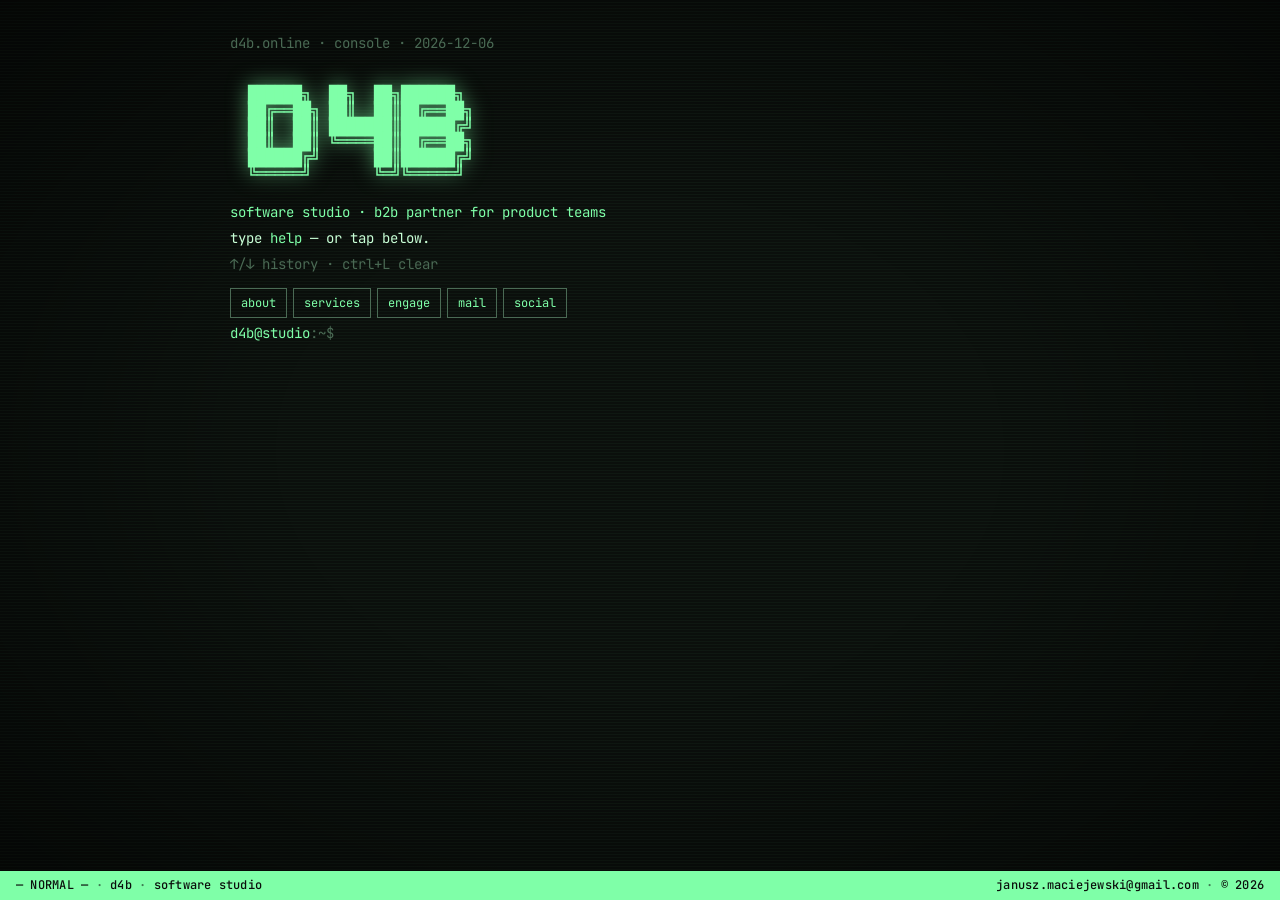
==== commit 830c1cd5: "Add tappable command chips for mobile UX" ====
--- a/index.html
+++ b/index.html
@@ -46,6 +46,9 @@
   .mail button{background:var(--accent);color:var(--bg);border:none;font-family:inherit;font-size:12px;padding:8px 14px;cursor:pointer;font-weight:500;text-transform:uppercase;letter-spacing:.1em}
   .mail button:hover{filter:brightness(1.1)}
   .mail .hint{color:var(--dim);font-size:11px}
+  .chips{display:flex;flex-wrap:wrap;gap:6px;margin:12px 0 4px}
+  .chips button{background:transparent;color:var(--accent);border:1px solid var(--dim);padding:6px 10px;font-family:inherit;font-size:12px;cursor:pointer;transition:all .15s}
+  .chips button:hover,.chips button:active{background:var(--accent);color:var(--bg);border-color:var(--accent)}
 </style>
 </head>
 <body>
@@ -227,14 +230,33 @@
   window.scrollTo(0, document.body.scrollHeight);
 }
 
+function renderChips(){
+  const chipsRow = document.createElement("div");
+  chipsRow.className = "chips";
+  ["about","services","engage","mail","social"].forEach(cmd => {
+    const b = document.createElement("button");
+    b.type = "button";
+    b.textContent = cmd;
+    b.addEventListener("click", () => {
+      if(currentInput){
+        currentInput.value = cmd;
+        currentInput.dispatchEvent(new KeyboardEvent("keydown",{key:"Enter"}));
+      }
+    });
+    chipsRow.appendChild(b);
+  });
+  term.appendChild(chipsRow);
+}
+
 function boot(skipBanner){
   if(!skipBanner){
     print(`<span class='d'>d4b.online · console · ${new Date().toISOString().slice(0,10)}</span>`);
     printRaw(el(ASCII, "ascii"));
     print(`<span class='p'>software studio · b2b partner for product teams</span>`);
-    print(`type <span class='p'>help</span> — or try <span class='p'>services</span>, <span class='p'>engage</span>, <span class='p'>mail</span>.`);
-    print(`<span class='d'>↑/↓ for history · ctrl+L to clear</span>`);
+    print(`type <span class='p'>help</span> — or tap below.`);
+    print(`<span class='d'>↑/↓ history · ctrl+L clear</span>`);
   }
+  renderChips();
   newPrompt();
 }
 
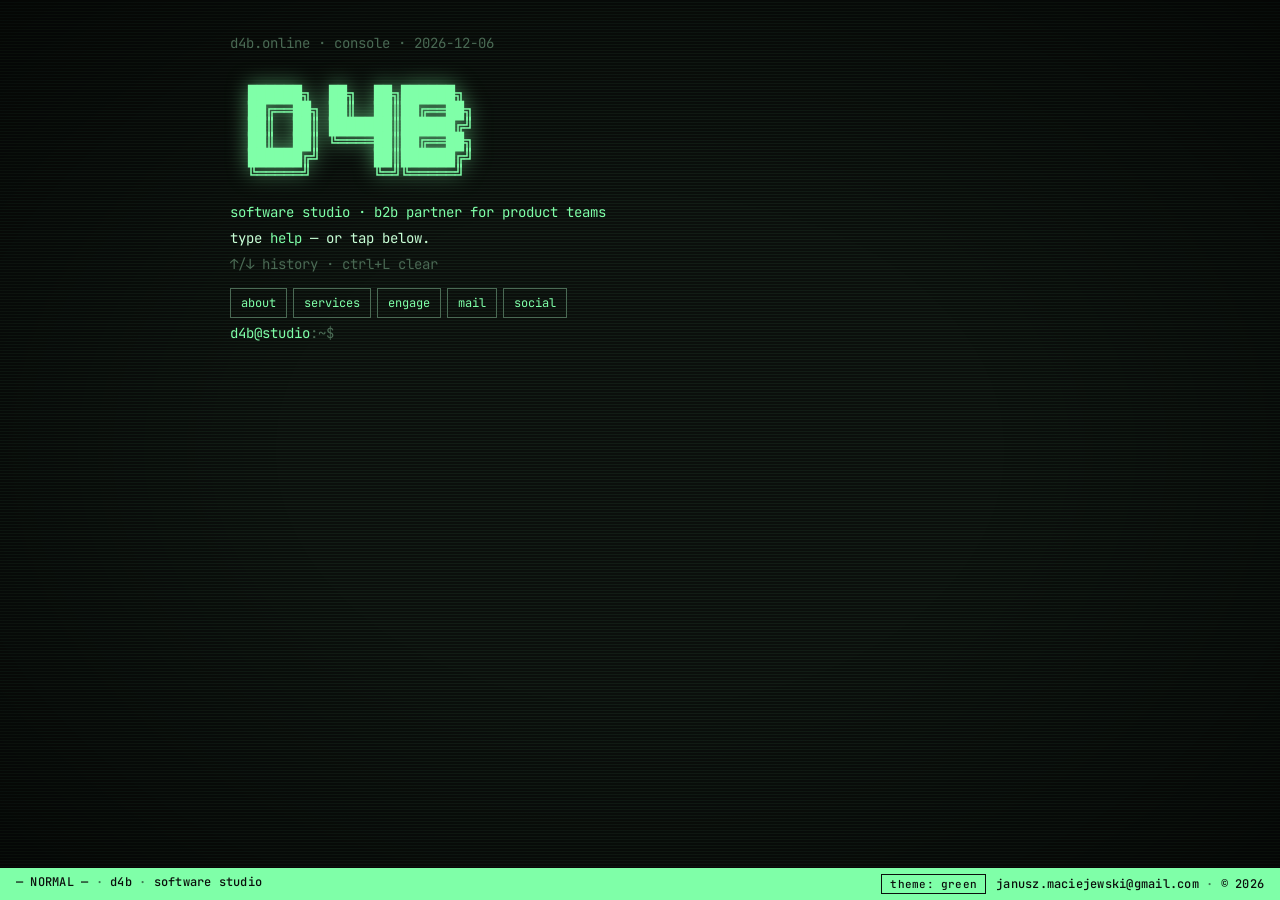
==== commit af430e6e: "Add theme switcher (green/amber/cyan/magenta/paper) + mobile scroll fix" ====
--- a/index.html
+++ b/index.html
@@ -8,11 +8,16 @@
 <link rel="preconnect" href="https://fonts.gstatic.com" crossorigin/>
 <link href="https://fonts.googleapis.com/css2?family=JetBrains+Mono:wght@400;500;700&display=swap" rel="stylesheet"/>
 <style>
-  :root{--bg:#0b0f0c;--ink:#c8ffd6;--dim:#4a6a54;--accent:#7fffa8;--warn:#ffd37f;--err:#ff7f7f}
+  :root{--bg:#0b0f0c;--ink:#c8ffd6;--dim:#4a6a54;--accent:#7fffa8;--warn:#ffd37f;--err:#ff7f7f;--glow:rgba(127,255,168,.5)}
+  html[data-theme="amber"]{--bg:#100a04;--ink:#ffd9a8;--dim:#6e5330;--accent:#ffb74d;--warn:#ffd37f;--err:#ff8888;--glow:rgba(255,183,77,.45)}
+  html[data-theme="cyan"]{--bg:#05101a;--ink:#c6eaff;--dim:#3e6175;--accent:#66d9ef;--warn:#ffd37f;--err:#ff7f8a;--glow:rgba(102,217,239,.5)}
+  html[data-theme="magenta"]{--bg:#120814;--ink:#f3cce6;--dim:#6a415d;--accent:#ff79c6;--warn:#ffd37f;--err:#ff7a7a;--glow:rgba(255,121,198,.45)}
+  html[data-theme="paper"]{--bg:#f4f1ea;--ink:#111;--dim:#888;--accent:#c53828;--warn:#b87500;--err:#b00020;--glow:rgba(197,56,40,.35)}
   *{box-sizing:border-box;margin:0;padding:0}
   html,body{height:100%}
   body{background:var(--bg);color:var(--ink);font-family:"JetBrains Mono",monospace;font-size:14px;line-height:1.6;position:relative;overflow-x:hidden}
-  body::before{content:"";position:fixed;inset:0;background:repeating-linear-gradient(0deg,rgba(127,255,168,.04) 0,rgba(127,255,168,.04) 1px,transparent 1px,transparent 3px);pointer-events:none;z-index:1}
+  body::before{content:"";position:fixed;inset:0;background:repeating-linear-gradient(0deg,color-mix(in oklab,var(--accent) 6%,transparent) 0,color-mix(in oklab,var(--accent) 6%,transparent) 1px,transparent 1px,transparent 3px);pointer-events:none;z-index:1}
+  html[data-theme="paper"] body::before{display:none}
   body::after{content:"";position:fixed;inset:0;background:radial-gradient(ellipse at center,transparent 40%,rgba(0,0,0,.55) 100%);pointer-events:none;z-index:2}
   .screen{position:relative;z-index:3;min-height:100vh;padding:32px 36px 60px;cursor:text}
   .status{position:fixed;left:0;right:0;bottom:0;z-index:5;background:var(--accent);color:var(--bg);font-size:12px;line-height:1.4;padding:6px 16px;display:flex;justify-content:space-between;gap:16px;font-weight:500;letter-spacing:.02em}
@@ -28,7 +33,7 @@
   .e{color:var(--err)}
   a{color:var(--accent);text-decoration:underline;text-decoration-style:dotted;text-underline-offset:3px}
   a:hover{background:var(--accent);color:var(--bg);text-decoration:none}
-  .ascii{color:var(--accent);white-space:pre;font-weight:700;font-size:clamp(9px,1.3vw,15px);line-height:1.05;margin:18px 0;filter:drop-shadow(0 0 10px rgba(127,255,168,.5))}
+  .ascii{color:var(--accent);white-space:pre;font-weight:700;font-size:clamp(9px,1.3vw,15px);line-height:1.05;margin:18px 0;filter:drop-shadow(0 0 10px var(--glow))}
   .prompt{display:flex;align-items:center;gap:0}
   .prompt .ps{color:var(--accent);white-space:pre}
   .prompt .ps2{color:var(--dim)}
@@ -49,6 +54,8 @@
   .chips{display:flex;flex-wrap:wrap;gap:6px;margin:12px 0 4px}
   .chips button{background:transparent;color:var(--accent);border:1px solid var(--dim);padding:6px 10px;font-family:inherit;font-size:12px;cursor:pointer;transition:all .15s}
   .chips button:hover,.chips button:active{background:var(--accent);color:var(--bg);border-color:var(--accent)}
+  .themebtn{background:transparent;color:var(--bg);border:1px solid var(--bg);padding:2px 8px;font-family:inherit;font-size:11px;cursor:pointer;font-weight:500;letter-spacing:.02em;text-transform:lowercase}
+  .themebtn:hover{background:var(--bg);color:var(--accent)}
 </style>
 </head>
 <body>
@@ -57,7 +64,10 @@
 </div>
 <div class="status">
   <span>— NORMAL —<span class="sep"> · </span>d4b<span class="hide-sm"><span class="sep"> · </span>software studio</span></span>
-  <span><a href="mailto:janusz.maciejewski@gmail.com">janusz.maciejewski@gmail.com</a><span class="sep"> · </span>© 2026</span>
+  <span style="display:flex;align-items:center;gap:10px">
+    <button id="themebtn" class="themebtn" type="button" title="cycle theme">theme: green</button>
+    <span class="hide-sm"><a href="mailto:janusz.maciejewski@gmail.com">janusz.maciejewski@gmail.com</a><span class="sep"> · </span>© 2026</span>
+  </span>
 </div>
 
 <script>
@@ -74,10 +84,11 @@
 
 const history = [];
 let hIdx = -1;
+let userInteracted = false;
 
 function el(html, cls){ const d=document.createElement("div"); if(cls) d.className=cls; d.innerHTML=html; return d; }
-function print(html, cls="line"){ term.appendChild(el(html, cls)); window.scrollTo(0, document.body.scrollHeight); }
-function printRaw(node){ term.appendChild(node); window.scrollTo(0, document.body.scrollHeight); }
+function print(html, cls="line"){ term.appendChild(el(html, cls)); if(userInteracted) window.scrollTo(0, document.body.scrollHeight); }
+function printRaw(node){ term.appendChild(node); if(userInteracted) window.scrollTo(0, document.body.scrollHeight); }
 
 const commands = {
   help(){
@@ -181,7 +192,10 @@
   setTimeout(()=>wrap.querySelector("#mfrom").focus(), 10);
 }
 
+function markInteracted(){ userInteracted = true; }
+
 function run(raw){
+  markInteracted();
   const line = raw.trim();
   if(!line){ newPrompt(); return; }
   history.push(line); hIdx = history.length;
@@ -207,7 +221,8 @@
   row.appendChild(input);
   term.appendChild(row);
   currentInput = input;
-  input.focus();
+  const isTouch = window.matchMedia("(hover: none)").matches;
+  if(!isTouch || userInteracted) input.focus({preventScroll:true});
   input.addEventListener("keydown", (e) => {
     if(e.key === "Enter"){
       const val = input.value;
@@ -227,7 +242,7 @@
       e.preventDefault(); commands.clear();
     }
   });
-  window.scrollTo(0, document.body.scrollHeight);
+  if(userInteracted) window.scrollTo(0, document.body.scrollHeight);
 }
 
 function renderChips(){
@@ -258,12 +273,31 @@
   }
   renderChips();
   newPrompt();
+  if(!skipBanner) setTimeout(()=>window.scrollTo(0,0), 0);
 }
 
 screen.addEventListener("click", (e) => {
-  // keep focus in the input when clicking anywhere in the screen, unless user is selecting text
   if(window.getSelection().toString()) return;
-  if(currentInput) currentInput.focus();
+  markInteracted();
+  if(currentInput) currentInput.focus({preventScroll:true});
+});
+
+const THEMES = ["green","amber","cyan","magenta","paper"];
+const themeBtn = document.getElementById("themebtn");
+function applyTheme(name){
+  if(name === "green") document.documentElement.removeAttribute("data-theme");
+  else document.documentElement.setAttribute("data-theme", name);
+  themeBtn.textContent = `theme: ${name}`;
+  try { localStorage.setItem("d4b_theme", name); } catch(e){}
+}
+let themeIdx = 0;
+try {
+  const saved = localStorage.getItem("d4b_theme");
+  if(saved && THEMES.includes(saved)){ themeIdx = THEMES.indexOf(saved); applyTheme(saved); }
+} catch(e){}
+themeBtn.addEventListener("click", () => {
+  themeIdx = (themeIdx + 1) % THEMES.length;
+  applyTheme(THEMES[themeIdx]);
 });
 
 boot();
